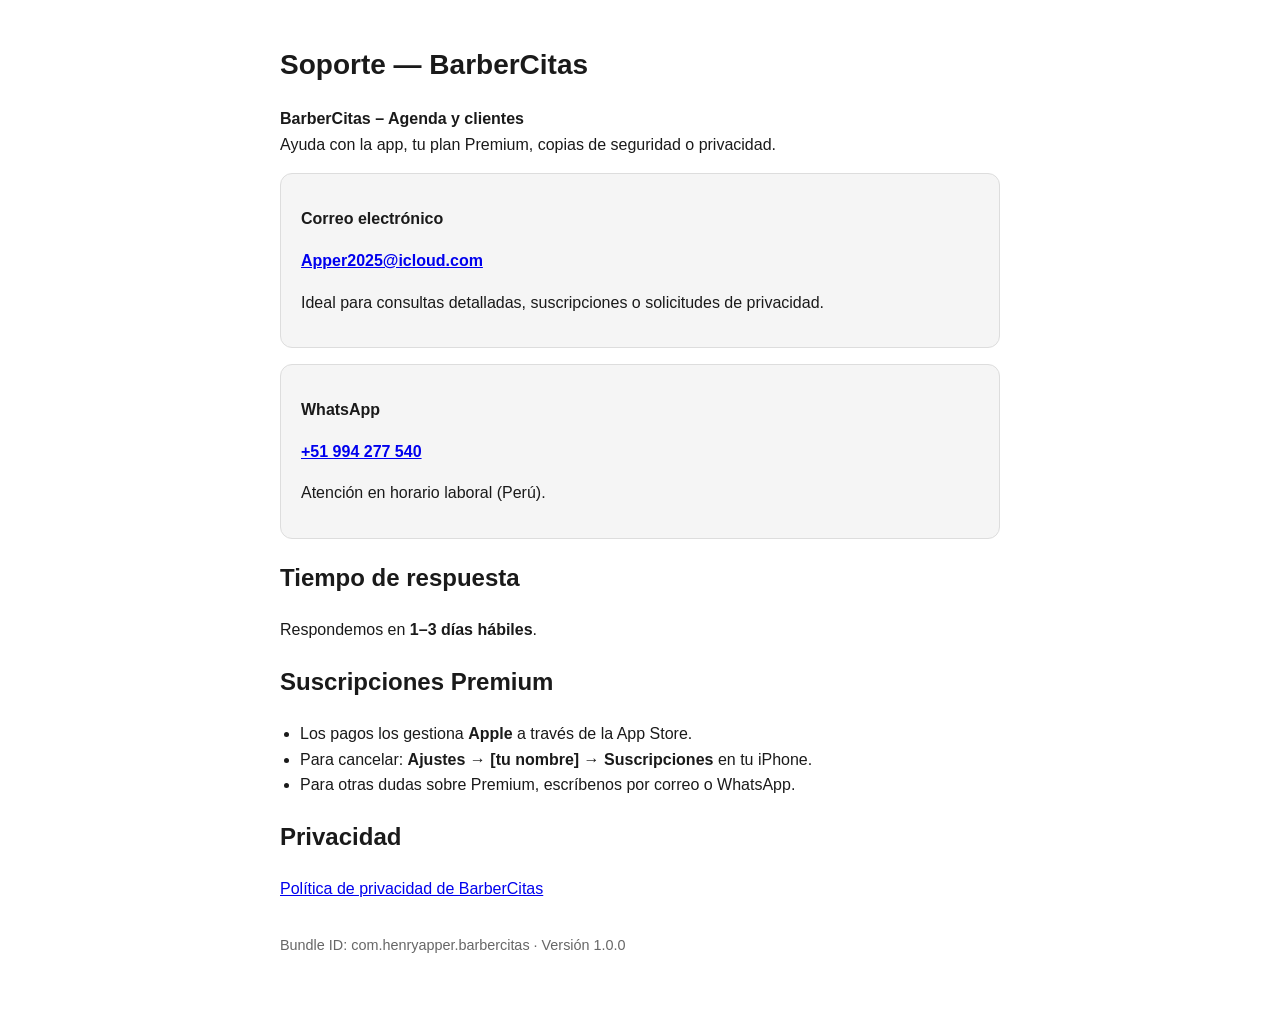
==== index.html @ d64f479d "Publicar politica de privacidad y soporte de BarberCitas para App Store Connect. Co-authored-by: Cur" ====
<!DOCTYPE html>
<html lang="es">
<head>
  <meta charset="UTF-8" />
  <meta name="viewport" content="width=device-width, initial-scale=1.0" />
  <title>BarberCitas — Legal y soporte</title>
  <meta http-equiv="refresh" content="0; url=support.html" />
  <style>
    body {
      font-family: -apple-system, BlinkMacSystemFont, "Segoe UI", Roboto, sans-serif;
      max-width: 720px;
      margin: 40px auto;
      padding: 0 20px;
      line-height: 1.6;
    }
    a { font-weight: 600; }
  </style>
</head>
<body>
  <h1>BarberCitas</h1>
  <p>Agenda y clientes para barberías y peluquerías.</p>
  <ul>
    <li><a href="support.html">Soporte</a></li>
    <li><a href="privacy-policy.html">Política de privacidad</a></li>
  </ul>
</body>
</html>
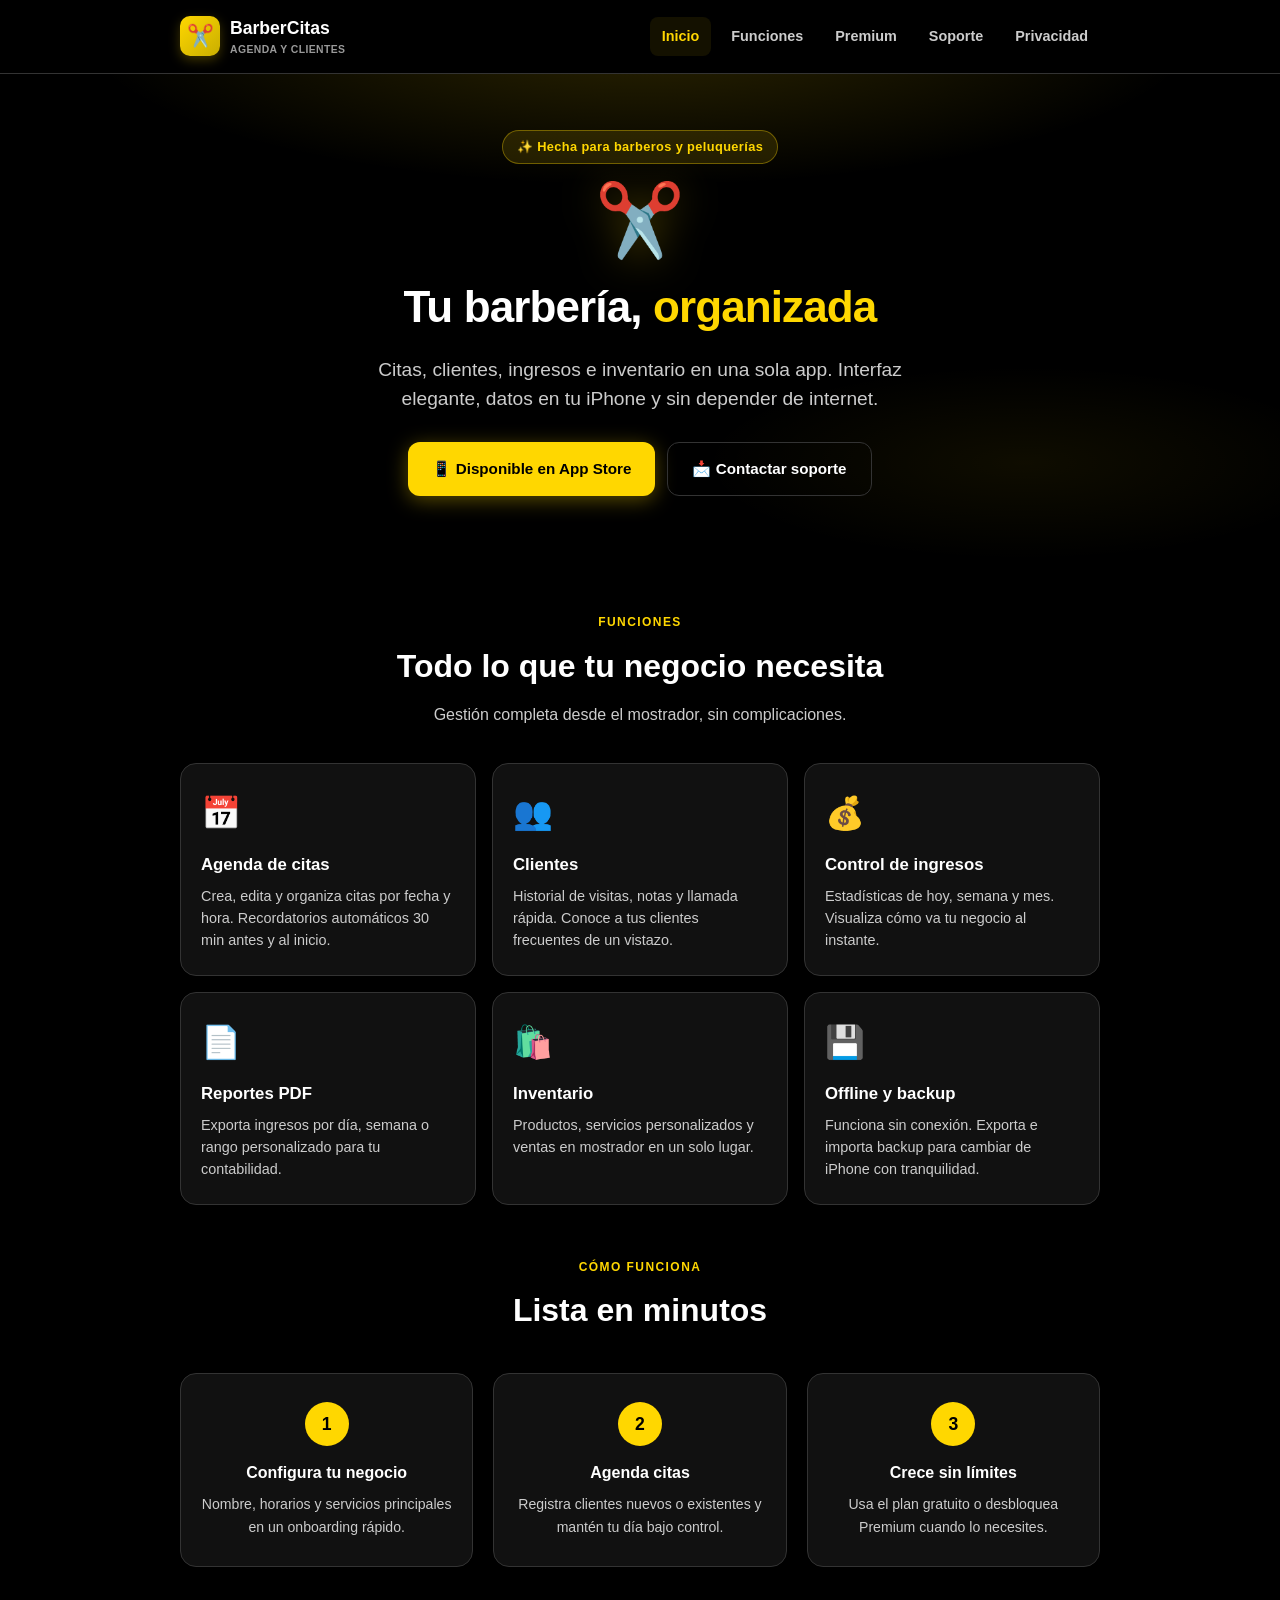
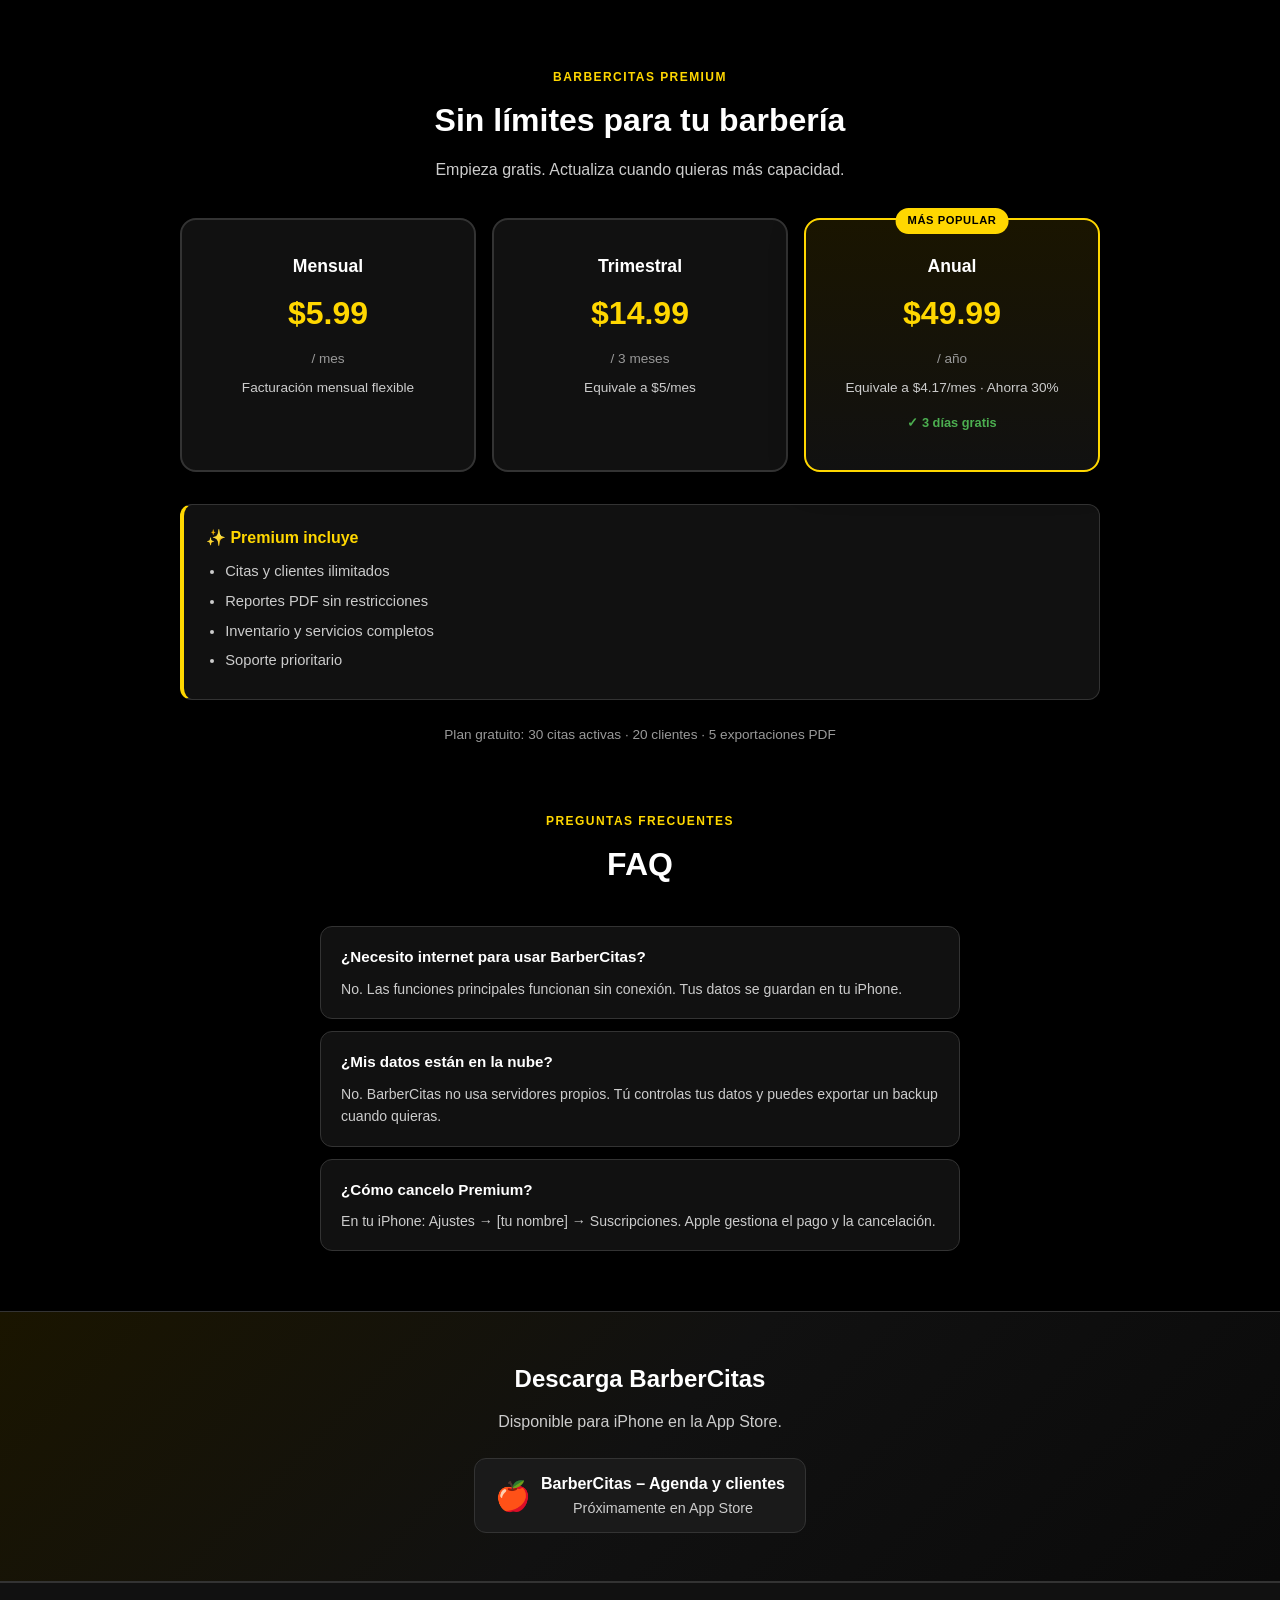
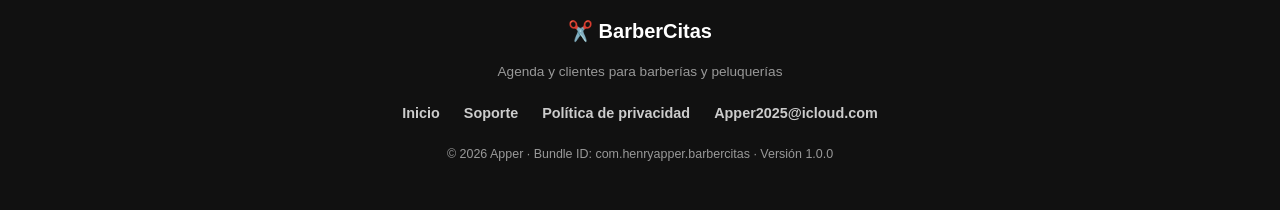
==== commit 2a555d32: "Redisenar sitio con branding BarberCitas, marketing y estilos unificados. Co-authored-by: Cursor <cu" ====
--- a/index.html
+++ b/index.html
@@ -3,25 +3,202 @@
 <head>
   <meta charset="UTF-8" />
   <meta name="viewport" content="width=device-width, initial-scale=1.0" />
-  <title>BarberCitas — Legal y soporte</title>
-  <meta http-equiv="refresh" content="0; url=support.html" />
-  <style>
-    body {
-      font-family: -apple-system, BlinkMacSystemFont, "Segoe UI", Roboto, sans-serif;
-      max-width: 720px;
-      margin: 40px auto;
-      padding: 0 20px;
-      line-height: 1.6;
-    }
-    a { font-weight: 600; }
-  </style>
+  <title>BarberCitas — Agenda y clientes para barberías</title>
+  <meta name="description" content="BarberCitas: gestiona citas, clientes, ingresos e inventario desde tu iPhone. Diseñada para barberos y peluquerías. Funciona sin conexión." />
+  <meta name="theme-color" content="#000000" />
+  <link rel="stylesheet" href="styles.css" />
 </head>
 <body>
-  <h1>BarberCitas</h1>
-  <p>Agenda y clientes para barberías y peluquerías.</p>
-  <ul>
-    <li><a href="support.html">Soporte</a></li>
-    <li><a href="privacy-policy.html">Política de privacidad</a></li>
-  </ul>
+
+  <header class="site-header">
+    <div class="nav-inner">
+      <a class="brand" href="index.html">
+        <span class="brand-icon">✂️</span>
+        <span class="brand-text">
+          BarberCitas
+          <span>Agenda y clientes</span>
+        </span>
+      </a>
+      <nav class="nav-links">
+        <a href="index.html" class="active">Inicio</a>
+        <a href="#funciones">Funciones</a>
+        <a href="#premium">Premium</a>
+        <a href="support.html">Soporte</a>
+        <a href="privacy-policy.html">Privacidad</a>
+      </nav>
+    </div>
+  </header>
+
+  <section class="hero">
+    <div class="hero-inner">
+      <div class="hero-badge">✨ Hecha para barberos y peluquerías</div>
+      <div class="hero-logo" aria-hidden="true">✂️</div>
+      <h1>Tu barbería, <em>organizada</em></h1>
+      <p class="hero-sub">
+        Citas, clientes, ingresos e inventario en una sola app.
+        Interfaz elegante, datos en tu iPhone y sin depender de internet.
+      </p>
+      <div class="hero-actions">
+        <a class="btn btn-primary" href="#descargar">📱 Disponible en App Store</a>
+        <a class="btn btn-outline" href="support.html">📩 Contactar soporte</a>
+      </div>
+    </div>
+  </section>
+
+  <section class="section" id="funciones">
+    <div class="section-header">
+      <span class="section-label">Funciones</span>
+      <h2>Todo lo que tu negocio necesita</h2>
+      <p>Gestión completa desde el mostrador, sin complicaciones.</p>
+    </div>
+    <div class="features-grid">
+      <article class="feature-card">
+        <span class="feature-icon">📅</span>
+        <h3>Agenda de citas</h3>
+        <p>Crea, edita y organiza citas por fecha y hora. Recordatorios automáticos 30 min antes y al inicio.</p>
+      </article>
+      <article class="feature-card">
+        <span class="feature-icon">👥</span>
+        <h3>Clientes</h3>
+        <p>Historial de visitas, notas y llamada rápida. Conoce a tus clientes frecuentes de un vistazo.</p>
+      </article>
+      <article class="feature-card">
+        <span class="feature-icon">💰</span>
+        <h3>Control de ingresos</h3>
+        <p>Estadísticas de hoy, semana y mes. Visualiza cómo va tu negocio al instante.</p>
+      </article>
+      <article class="feature-card">
+        <span class="feature-icon">📄</span>
+        <h3>Reportes PDF</h3>
+        <p>Exporta ingresos por día, semana o rango personalizado para tu contabilidad.</p>
+      </article>
+      <article class="feature-card">
+        <span class="feature-icon">🛍️</span>
+        <h3>Inventario</h3>
+        <p>Productos, servicios personalizados y ventas en mostrador en un solo lugar.</p>
+      </article>
+      <article class="feature-card">
+        <span class="feature-icon">💾</span>
+        <h3>Offline y backup</h3>
+        <p>Funciona sin conexión. Exporta e importa backup para cambiar de iPhone con tranquilidad.</p>
+      </article>
+    </div>
+  </section>
+
+  <section class="section" style="padding-top: 0;">
+    <div class="section-header">
+      <span class="section-label">Cómo funciona</span>
+      <h2>Lista en minutos</h2>
+    </div>
+    <div class="steps">
+      <div class="step-card">
+        <div class="step-num">1</div>
+        <h3>Configura tu negocio</h3>
+        <p>Nombre, horarios y servicios principales en un onboarding rápido.</p>
+      </div>
+      <div class="step-card">
+        <div class="step-num">2</div>
+        <h3>Agenda citas</h3>
+        <p>Registra clientes nuevos o existentes y mantén tu día bajo control.</p>
+      </div>
+      <div class="step-card">
+        <div class="step-num">3</div>
+        <h3>Crece sin límites</h3>
+        <p>Usa el plan gratuito o desbloquea Premium cuando lo necesites.</p>
+      </div>
+    </div>
+  </section>
+
+  <section class="section" id="premium">
+    <div class="section-header">
+      <span class="section-label">BarberCitas Premium</span>
+      <h2>Sin límites para tu barbería</h2>
+      <p>Empieza gratis. Actualiza cuando quieras más capacidad.</p>
+    </div>
+    <div class="pricing-grid">
+      <div class="price-card">
+        <h3>Mensual</h3>
+        <div class="price-amount">$5.99</div>
+        <div class="price-period">/ mes</div>
+        <p class="price-detail">Facturación mensual flexible</p>
+      </div>
+      <div class="price-card">
+        <h3>Trimestral</h3>
+        <div class="price-amount">$14.99</div>
+        <div class="price-period">/ 3 meses</div>
+        <p class="price-detail">Equivale a $5/mes</p>
+      </div>
+      <div class="price-card featured">
+        <span class="price-badge">Más popular</span>
+        <h3>Anual</h3>
+        <div class="price-amount">$49.99</div>
+        <div class="price-period">/ año</div>
+        <p class="price-detail">Equivale a $4.17/mes · Ahorra 30%</p>
+        <p class="price-trial">✓ 3 días gratis</p>
+      </div>
+    </div>
+    <div class="info-box" style="margin-top: 32px;">
+      <h3>✨ Premium incluye</h3>
+      <ul>
+        <li>Citas y clientes ilimitados</li>
+        <li>Reportes PDF sin restricciones</li>
+        <li>Inventario y servicios completos</li>
+        <li>Soporte prioritario</li>
+      </ul>
+    </div>
+    <p style="text-align: center; color: var(--text-muted); font-size: 0.85rem; margin-top: 16px;">
+      Plan gratuito: 30 citas activas · 20 clientes · 5 exportaciones PDF
+    </p>
+  </section>
+
+  <section class="section" style="padding-top: 0;">
+    <div class="section-header">
+      <span class="section-label">Preguntas frecuentes</span>
+      <h2>FAQ</h2>
+    </div>
+    <div class="faq-list">
+      <div class="faq-item">
+        <h3>¿Necesito internet para usar BarberCitas?</h3>
+        <p>No. Las funciones principales funcionan sin conexión. Tus datos se guardan en tu iPhone.</p>
+      </div>
+      <div class="faq-item">
+        <h3>¿Mis datos están en la nube?</h3>
+        <p>No. BarberCitas no usa servidores propios. Tú controlas tus datos y puedes exportar un backup cuando quieras.</p>
+      </div>
+      <div class="faq-item">
+        <h3>¿Cómo cancelo Premium?</h3>
+        <p>En tu iPhone: Ajustes → [tu nombre] → Suscripciones. Apple gestiona el pago y la cancelación.</p>
+      </div>
+    </div>
+  </section>
+
+  <section class="cta-band" id="descargar">
+    <h2>Descarga BarberCitas</h2>
+    <p>Disponible para iPhone en la App Store.</p>
+    <div class="app-store-badge">
+      <span style="font-size: 1.8rem;">🍎</span>
+      <span>
+        <strong>BarberCitas – Agenda y clientes</strong>
+        Próximamente en App Store
+      </span>
+    </div>
+  </section>
+
+  <footer class="site-footer">
+    <div class="footer-inner">
+      <div class="footer-brand">✂️ BarberCitas</div>
+      <p class="footer-tagline">Agenda y clientes para barberías y peluquerías</p>
+      <nav class="footer-links">
+        <a href="index.html">Inicio</a>
+        <a href="support.html">Soporte</a>
+        <a href="privacy-policy.html">Política de privacidad</a>
+        <a href="mailto:Apper2025@icloud.com">Apper2025@icloud.com</a>
+      </nav>
+      <p class="footer-copy">
+        © 2026 Apper · Bundle ID: com.henryapper.barbercitas · Versión 1.0.0
+      </p>
+    </div>
+  </footer>
+
 </body>
 </html>
--- a/styles.css
+++ b/styles.css
@@ -0,0 +1,745 @@
+/* BarberCitas — sitio legal y marketing */
+:root {
+  --gold: #ffd700;
+  --gold-dim: #c9ae00;
+  --black: #000000;
+  --surface: #111111;
+  --surface-2: #1a1a1a;
+  --border: #333333;
+  --text: #ffffff;
+  --text-secondary: #cccccc;
+  --text-muted: #999999;
+  --success: #4caf50;
+  --radius: 16px;
+  --radius-sm: 12px;
+  --shadow: 0 8px 32px rgba(0, 0, 0, 0.45);
+  --max: 960px;
+  --legal-max: 720px;
+}
+
+*,
+*::before,
+*::after {
+  box-sizing: border-box;
+}
+
+html {
+  scroll-behavior: smooth;
+}
+
+body {
+  margin: 0;
+  font-family: -apple-system, BlinkMacSystemFont, "Segoe UI", Roboto, Helvetica, Arial, sans-serif;
+  background: var(--black);
+  color: var(--text);
+  line-height: 1.6;
+  -webkit-font-smoothing: antialiased;
+}
+
+a {
+  color: var(--gold);
+  text-decoration: none;
+}
+
+a:hover {
+  text-decoration: underline;
+}
+
+img {
+  max-width: 100%;
+}
+
+/* —— Nav —— */
+.site-header {
+  position: sticky;
+  top: 0;
+  z-index: 100;
+  background: rgba(0, 0, 0, 0.92);
+  backdrop-filter: blur(12px);
+  border-bottom: 1px solid var(--border);
+}
+
+.nav-inner {
+  max-width: var(--max);
+  margin: 0 auto;
+  padding: 14px 20px;
+  display: flex;
+  align-items: center;
+  justify-content: space-between;
+  gap: 16px;
+}
+
+.brand {
+  display: flex;
+  align-items: center;
+  gap: 10px;
+  color: var(--text);
+  text-decoration: none;
+  font-weight: 800;
+  font-size: 1.1rem;
+}
+
+.brand:hover {
+  text-decoration: none;
+}
+
+.brand-icon {
+  width: 40px;
+  height: 40px;
+  border-radius: 10px;
+  background: linear-gradient(135deg, var(--gold) 0%, var(--gold-dim) 100%);
+  display: flex;
+  align-items: center;
+  justify-content: center;
+  font-size: 1.35rem;
+  box-shadow: 0 4px 12px rgba(255, 215, 0, 0.25);
+}
+
+.brand-text span {
+  display: block;
+  font-size: 0.65rem;
+  font-weight: 600;
+  color: var(--text-muted);
+  letter-spacing: 0.04em;
+  text-transform: uppercase;
+}
+
+.nav-links {
+  display: flex;
+  align-items: center;
+  gap: 8px;
+  flex-wrap: wrap;
+}
+
+.nav-links a {
+  color: var(--text-secondary);
+  font-size: 0.9rem;
+  font-weight: 600;
+  padding: 8px 12px;
+  border-radius: 8px;
+  text-decoration: none;
+}
+
+.nav-links a:hover,
+.nav-links a.active {
+  color: var(--gold);
+  background: rgba(255, 215, 0, 0.08);
+  text-decoration: none;
+}
+
+/* —— Hero —— */
+.hero {
+  position: relative;
+  overflow: hidden;
+  padding: 56px 20px 64px;
+  text-align: center;
+}
+
+.hero::before {
+  content: "";
+  position: absolute;
+  inset: 0;
+  background:
+    radial-gradient(ellipse 80% 60% at 50% -10%, rgba(255, 215, 0, 0.18) 0%, transparent 55%),
+    radial-gradient(ellipse 50% 40% at 80% 80%, rgba(255, 215, 0, 0.06) 0%, transparent 50%);
+  pointer-events: none;
+}
+
+.hero-inner {
+  position: relative;
+  max-width: var(--max);
+  margin: 0 auto;
+}
+
+.hero-badge {
+  display: inline-flex;
+  align-items: center;
+  gap: 6px;
+  background: rgba(255, 215, 0, 0.12);
+  border: 1px solid rgba(255, 215, 0, 0.35);
+  color: var(--gold);
+  font-size: 0.8rem;
+  font-weight: 700;
+  padding: 6px 14px;
+  border-radius: 999px;
+  margin-bottom: 20px;
+  letter-spacing: 0.03em;
+}
+
+.hero-logo {
+  font-size: 4.5rem;
+  line-height: 1;
+  margin-bottom: 16px;
+  filter: drop-shadow(0 4px 20px rgba(255, 215, 0, 0.3));
+}
+
+.hero h1 {
+  font-size: clamp(2rem, 5vw, 2.75rem);
+  font-weight: 800;
+  margin: 0 0 12px;
+  letter-spacing: -0.02em;
+}
+
+.hero h1 em {
+  font-style: normal;
+  color: var(--gold);
+}
+
+.hero-sub {
+  font-size: clamp(1rem, 2.5vw, 1.2rem);
+  color: var(--text-secondary);
+  max-width: 560px;
+  margin: 0 auto 28px;
+  line-height: 1.55;
+}
+
+.hero-actions {
+  display: flex;
+  flex-wrap: wrap;
+  gap: 12px;
+  justify-content: center;
+}
+
+/* —— Buttons —— */
+.btn {
+  display: inline-flex;
+  align-items: center;
+  justify-content: center;
+  gap: 8px;
+  padding: 14px 24px;
+  border-radius: var(--radius-sm);
+  font-size: 0.95rem;
+  font-weight: 700;
+  text-decoration: none;
+  border: none;
+  cursor: pointer;
+  transition: transform 0.15s, box-shadow 0.15s;
+}
+
+.btn:hover {
+  text-decoration: none;
+  transform: translateY(-1px);
+}
+
+.btn-primary {
+  background: var(--gold);
+  color: var(--black);
+  box-shadow: 0 4px 20px rgba(255, 215, 0, 0.35);
+}
+
+.btn-primary:hover {
+  box-shadow: 0 6px 28px rgba(255, 215, 0, 0.45);
+}
+
+.btn-outline {
+  background: transparent;
+  color: var(--text);
+  border: 1px solid var(--border);
+}
+
+.btn-outline:hover {
+  border-color: var(--gold);
+  color: var(--gold);
+}
+
+/* —— Sections —— */
+.section {
+  max-width: var(--max);
+  margin: 0 auto;
+  padding: 48px 20px;
+}
+
+.section-header {
+  text-align: center;
+  margin-bottom: 36px;
+}
+
+.section-header h2 {
+  font-size: clamp(1.5rem, 3vw, 2rem);
+  font-weight: 800;
+  margin: 0 0 10px;
+}
+
+.section-header p {
+  color: var(--text-secondary);
+  max-width: 520px;
+  margin: 0 auto;
+  font-size: 1rem;
+}
+
+.section-label {
+  display: inline-block;
+  color: var(--gold);
+  font-size: 0.75rem;
+  font-weight: 700;
+  text-transform: uppercase;
+  letter-spacing: 0.12em;
+  margin-bottom: 8px;
+}
+
+/* —— Feature grid —— */
+.features-grid {
+  display: grid;
+  grid-template-columns: repeat(auto-fill, minmax(260px, 1fr));
+  gap: 16px;
+}
+
+.feature-card {
+  background: var(--surface);
+  border: 1px solid var(--border);
+  border-radius: var(--radius);
+  padding: 24px 20px;
+  transition: border-color 0.2s, transform 0.2s;
+}
+
+.feature-card:hover {
+  border-color: rgba(255, 215, 0, 0.4);
+  transform: translateY(-2px);
+}
+
+.feature-icon {
+  font-size: 2rem;
+  margin-bottom: 12px;
+  display: block;
+}
+
+.feature-card h3 {
+  font-size: 1.05rem;
+  font-weight: 700;
+  margin: 0 0 8px;
+  color: var(--text);
+}
+
+.feature-card p {
+  margin: 0;
+  font-size: 0.9rem;
+  color: var(--text-secondary);
+  line-height: 1.5;
+}
+
+/* —— Steps —— */
+.steps {
+  display: grid;
+  grid-template-columns: repeat(auto-fit, minmax(220px, 1fr));
+  gap: 20px;
+}
+
+.step-card {
+  text-align: center;
+  padding: 28px 20px;
+  background: var(--surface);
+  border: 1px solid var(--border);
+  border-radius: var(--radius);
+}
+
+.step-num {
+  width: 44px;
+  height: 44px;
+  border-radius: 50%;
+  background: var(--gold);
+  color: var(--black);
+  font-weight: 800;
+  font-size: 1.1rem;
+  display: flex;
+  align-items: center;
+  justify-content: center;
+  margin: 0 auto 14px;
+}
+
+.step-card h3 {
+  margin: 0 0 8px;
+  font-size: 1rem;
+}
+
+.step-card p {
+  margin: 0;
+  font-size: 0.88rem;
+  color: var(--text-secondary);
+}
+
+/* —— Pricing —— */
+.pricing-grid {
+  display: grid;
+  grid-template-columns: repeat(auto-fit, minmax(240px, 1fr));
+  gap: 16px;
+  align-items: stretch;
+}
+
+.price-card {
+  background: var(--surface);
+  border: 2px solid var(--border);
+  border-radius: var(--radius);
+  padding: 24px 20px;
+  text-align: center;
+  position: relative;
+}
+
+.price-card.featured {
+  border-color: var(--gold);
+  background: linear-gradient(180deg, #1a1500 0%, var(--surface) 100%);
+  box-shadow: var(--shadow);
+}
+
+.price-badge {
+  position: absolute;
+  top: -12px;
+  left: 50%;
+  transform: translateX(-50%);
+  background: var(--gold);
+  color: var(--black);
+  font-size: 0.7rem;
+  font-weight: 800;
+  padding: 4px 12px;
+  border-radius: 999px;
+  text-transform: uppercase;
+  letter-spacing: 0.05em;
+}
+
+.price-card h3 {
+  margin: 8px 0 4px;
+  font-size: 1.1rem;
+}
+
+.price-amount {
+  font-size: 2rem;
+  font-weight: 800;
+  color: var(--gold);
+  margin: 8px 0;
+}
+
+.price-period {
+  font-size: 0.85rem;
+  color: var(--text-muted);
+}
+
+.price-detail {
+  font-size: 0.85rem;
+  color: var(--text-secondary);
+  margin-top: 8px;
+}
+
+.price-trial {
+  color: var(--success);
+  font-size: 0.8rem;
+  font-weight: 700;
+  margin-top: 10px;
+}
+
+/* —— Contact cards —— */
+.contact-grid {
+  display: grid;
+  grid-template-columns: repeat(auto-fit, minmax(280px, 1fr));
+  gap: 16px;
+  max-width: var(--max);
+  margin: 0 auto;
+  padding: 0 20px 48px;
+}
+
+.contact-card {
+  display: flex;
+  align-items: flex-start;
+  gap: 16px;
+  background: var(--surface);
+  border: 1px solid var(--border);
+  border-radius: var(--radius);
+  padding: 24px;
+  text-decoration: none;
+  color: inherit;
+  transition: border-color 0.2s, transform 0.2s;
+}
+
+.contact-card:hover {
+  border-color: var(--gold);
+  transform: translateY(-2px);
+  text-decoration: none;
+}
+
+.contact-card-icon {
+  width: 52px;
+  height: 52px;
+  border-radius: 14px;
+  background: rgba(255, 215, 0, 0.12);
+  border: 1px solid rgba(255, 215, 0, 0.25);
+  display: flex;
+  align-items: center;
+  justify-content: center;
+  font-size: 1.5rem;
+  flex-shrink: 0;
+}
+
+.contact-card h3 {
+  margin: 0 0 4px;
+  font-size: 0.8rem;
+  text-transform: uppercase;
+  letter-spacing: 0.06em;
+  color: var(--text-muted);
+  font-weight: 700;
+}
+
+.contact-card .value {
+  font-size: 1.05rem;
+  font-weight: 700;
+  color: var(--gold);
+  margin-bottom: 6px;
+  word-break: break-all;
+}
+
+.contact-card p {
+  margin: 0;
+  font-size: 0.88rem;
+  color: var(--text-secondary);
+}
+
+/* —— Info boxes —— */
+.info-box {
+  background: var(--surface);
+  border: 1px solid var(--border);
+  border-left: 4px solid var(--gold);
+  border-radius: var(--radius-sm);
+  padding: 20px 22px;
+  margin: 24px auto;
+  max-width: var(--max);
+}
+
+.info-box h3 {
+  margin: 0 0 10px;
+  font-size: 1rem;
+  color: var(--gold);
+}
+
+.info-box ul {
+  margin: 0;
+  padding-left: 1.2rem;
+  color: var(--text-secondary);
+  font-size: 0.92rem;
+}
+
+.info-box li {
+  margin-bottom: 6px;
+}
+
+/* —— FAQ —— */
+.faq-list {
+  max-width: 640px;
+  margin: 0 auto;
+}
+
+.faq-item {
+  background: var(--surface);
+  border: 1px solid var(--border);
+  border-radius: var(--radius-sm);
+  padding: 18px 20px;
+  margin-bottom: 12px;
+}
+
+.faq-item h3 {
+  margin: 0 0 8px;
+  font-size: 0.95rem;
+  color: var(--text);
+}
+
+.faq-item p {
+  margin: 0;
+  font-size: 0.88rem;
+  color: var(--text-secondary);
+}
+
+/* —— Legal content —— */
+.legal-wrap {
+  max-width: var(--legal-max);
+  margin: 0 auto;
+  padding: 32px 20px 64px;
+}
+
+.legal-meta {
+  background: var(--surface);
+  border: 1px solid var(--border);
+  border-radius: var(--radius-sm);
+  padding: 16px 20px;
+  margin-bottom: 28px;
+  font-size: 0.9rem;
+  color: var(--text-secondary);
+  line-height: 1.7;
+}
+
+.legal-highlight {
+  background: linear-gradient(90deg, rgba(255, 215, 0, 0.1) 0%, transparent 100%);
+  border-left: 4px solid var(--gold);
+  border-radius: 0 var(--radius-sm) var(--radius-sm) 0;
+  padding: 16px 20px;
+  margin: 24px 0;
+  font-size: 0.95rem;
+  color: var(--text-secondary);
+}
+
+.legal-content h2 {
+  font-size: 1.2rem;
+  font-weight: 800;
+  color: var(--gold);
+  margin: 2.5rem 0 0.75rem;
+  padding-top: 0.5rem;
+}
+
+.legal-content h3 {
+  font-size: 1rem;
+  font-weight: 700;
+  color: var(--text);
+  margin: 1.5rem 0 0.5rem;
+}
+
+.legal-content p,
+.legal-content li {
+  font-size: 0.92rem;
+  color: var(--text-secondary);
+  line-height: 1.65;
+}
+
+.legal-content ul {
+  padding-left: 1.25rem;
+  margin: 0.5rem 0 1rem;
+}
+
+.legal-content code {
+  background: var(--surface-2);
+  padding: 2px 6px;
+  border-radius: 4px;
+  font-size: 0.85em;
+  color: var(--gold);
+}
+
+.legal-content hr {
+  border: none;
+  border-top: 1px solid var(--border);
+  margin: 2.5rem 0;
+}
+
+.legal-content a {
+  color: var(--gold);
+}
+
+/* —— CTA band —— */
+.cta-band {
+  background: linear-gradient(135deg, #1a1500 0%, var(--surface) 50%, #0a0a0a 100%);
+  border-top: 1px solid var(--border);
+  border-bottom: 1px solid var(--border);
+  padding: 48px 20px;
+  text-align: center;
+}
+
+.cta-band h2 {
+  font-size: 1.5rem;
+  margin: 0 0 10px;
+}
+
+.cta-band p {
+  color: var(--text-secondary);
+  margin: 0 0 24px;
+}
+
+.app-store-badge {
+  display: inline-flex;
+  align-items: center;
+  gap: 10px;
+  background: var(--surface-2);
+  border: 1px solid var(--border);
+  border-radius: var(--radius-sm);
+  padding: 12px 20px;
+  color: var(--text-secondary);
+  font-size: 0.9rem;
+}
+
+.app-store-badge strong {
+  display: block;
+  color: var(--text);
+  font-size: 1rem;
+}
+
+/* —— Footer —— */
+.site-footer {
+  background: var(--surface);
+  border-top: 1px solid var(--border);
+  padding: 32px 20px;
+  text-align: center;
+}
+
+.footer-inner {
+  max-width: var(--max);
+  margin: 0 auto;
+}
+
+.footer-brand {
+  font-size: 1.25rem;
+  font-weight: 800;
+  margin-bottom: 4px;
+}
+
+.footer-tagline {
+  color: var(--text-muted);
+  font-size: 0.85rem;
+  margin-bottom: 20px;
+}
+
+.footer-links {
+  display: flex;
+  flex-wrap: wrap;
+  justify-content: center;
+  gap: 16px 24px;
+  margin-bottom: 20px;
+}
+
+.footer-links a {
+  color: var(--text-secondary);
+  font-size: 0.9rem;
+  font-weight: 600;
+  text-decoration: none;
+}
+
+.footer-links a:hover {
+  color: var(--gold);
+}
+
+.footer-copy {
+  font-size: 0.78rem;
+  color: var(--text-muted);
+  line-height: 1.6;
+}
+
+/* —— Page hero (inner pages) —— */
+.page-hero {
+  padding: 40px 20px 32px;
+  text-align: center;
+  border-bottom: 1px solid var(--border);
+  background: linear-gradient(180deg, rgba(255, 215, 0, 0.06) 0%, transparent 100%);
+}
+
+.page-hero h1 {
+  font-size: clamp(1.6rem, 4vw, 2.2rem);
+  font-weight: 800;
+  margin: 0 0 8px;
+}
+
+.page-hero p {
+  color: var(--text-secondary);
+  margin: 0;
+  max-width: 480px;
+  margin-inline: auto;
+}
+
+.page-hero-icon {
+  font-size: 2.5rem;
+  margin-bottom: 12px;
+}
+
+@media (max-width: 600px) {
+  .nav-links {
+    display: none;
+  }
+
+  .hero {
+    padding: 40px 16px 48px;
+  }
+
+  .hero-logo {
+    font-size: 3.5rem;
+  }
+}
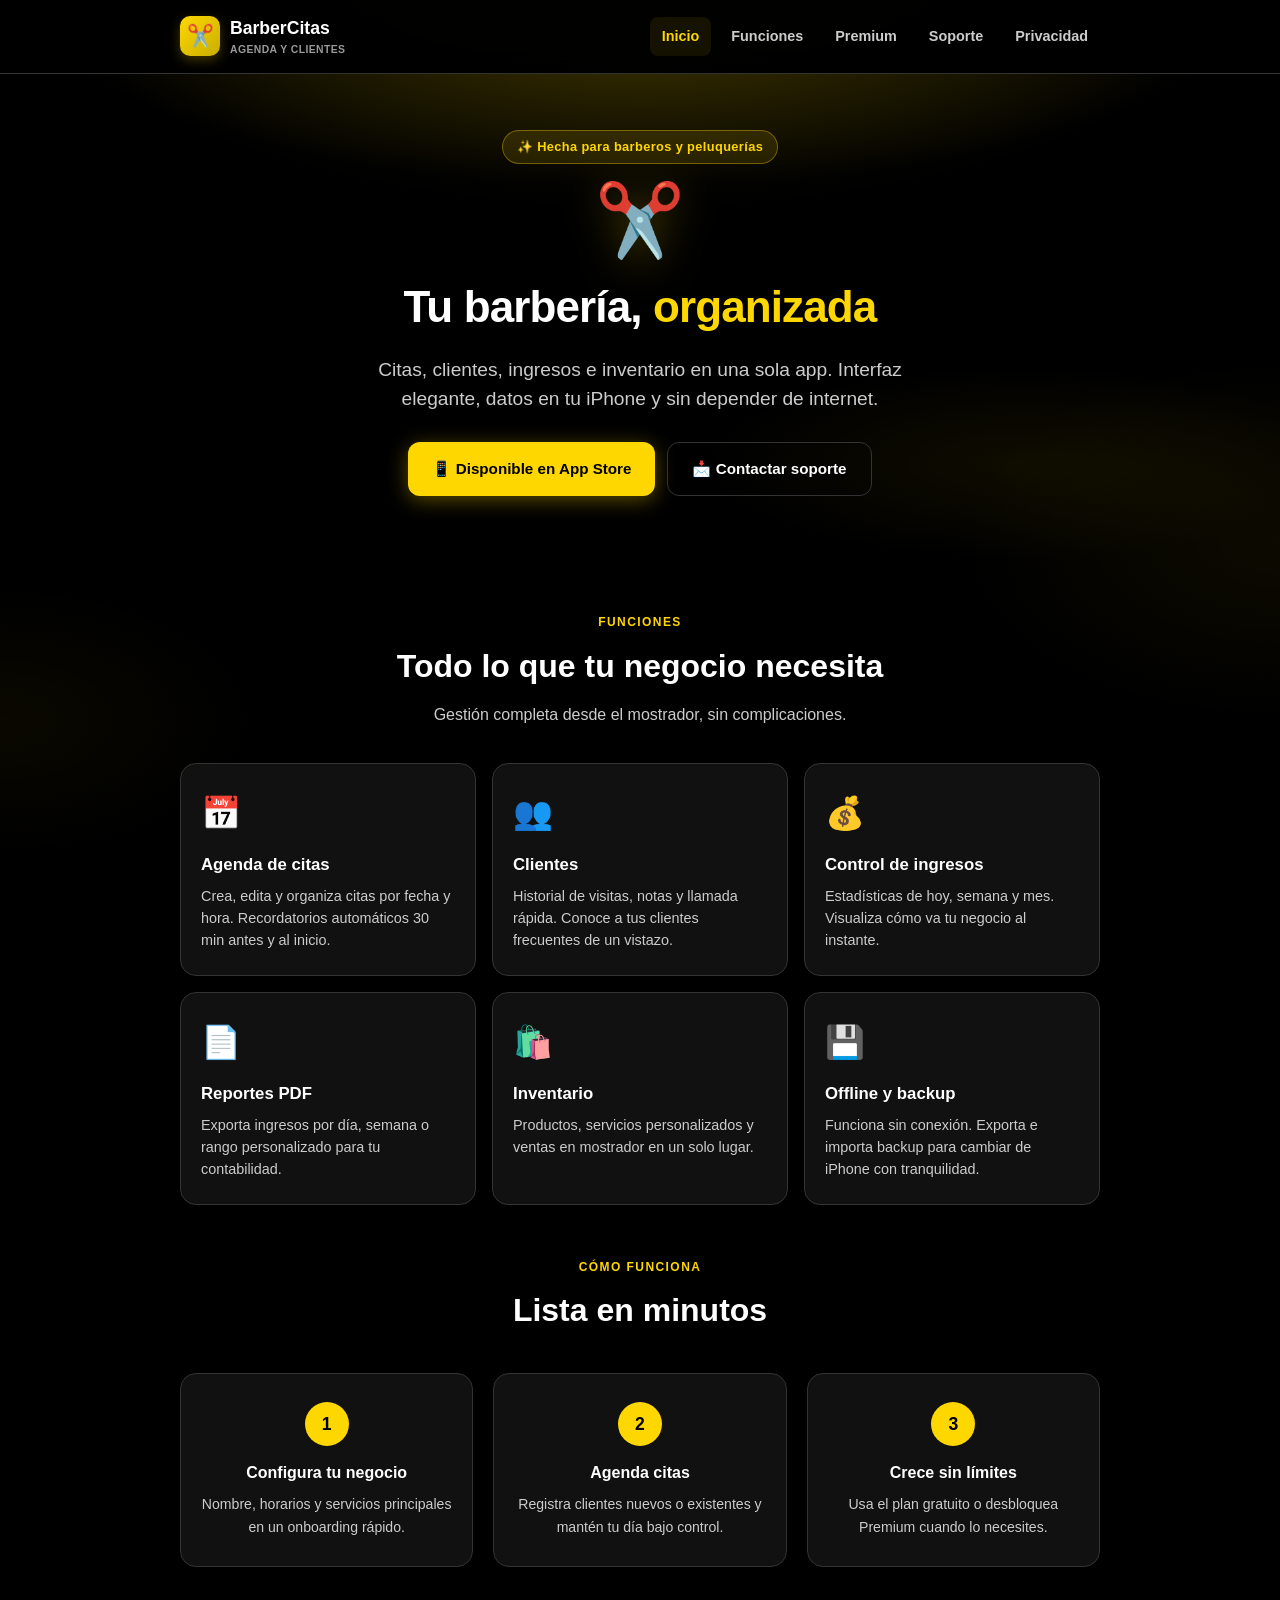
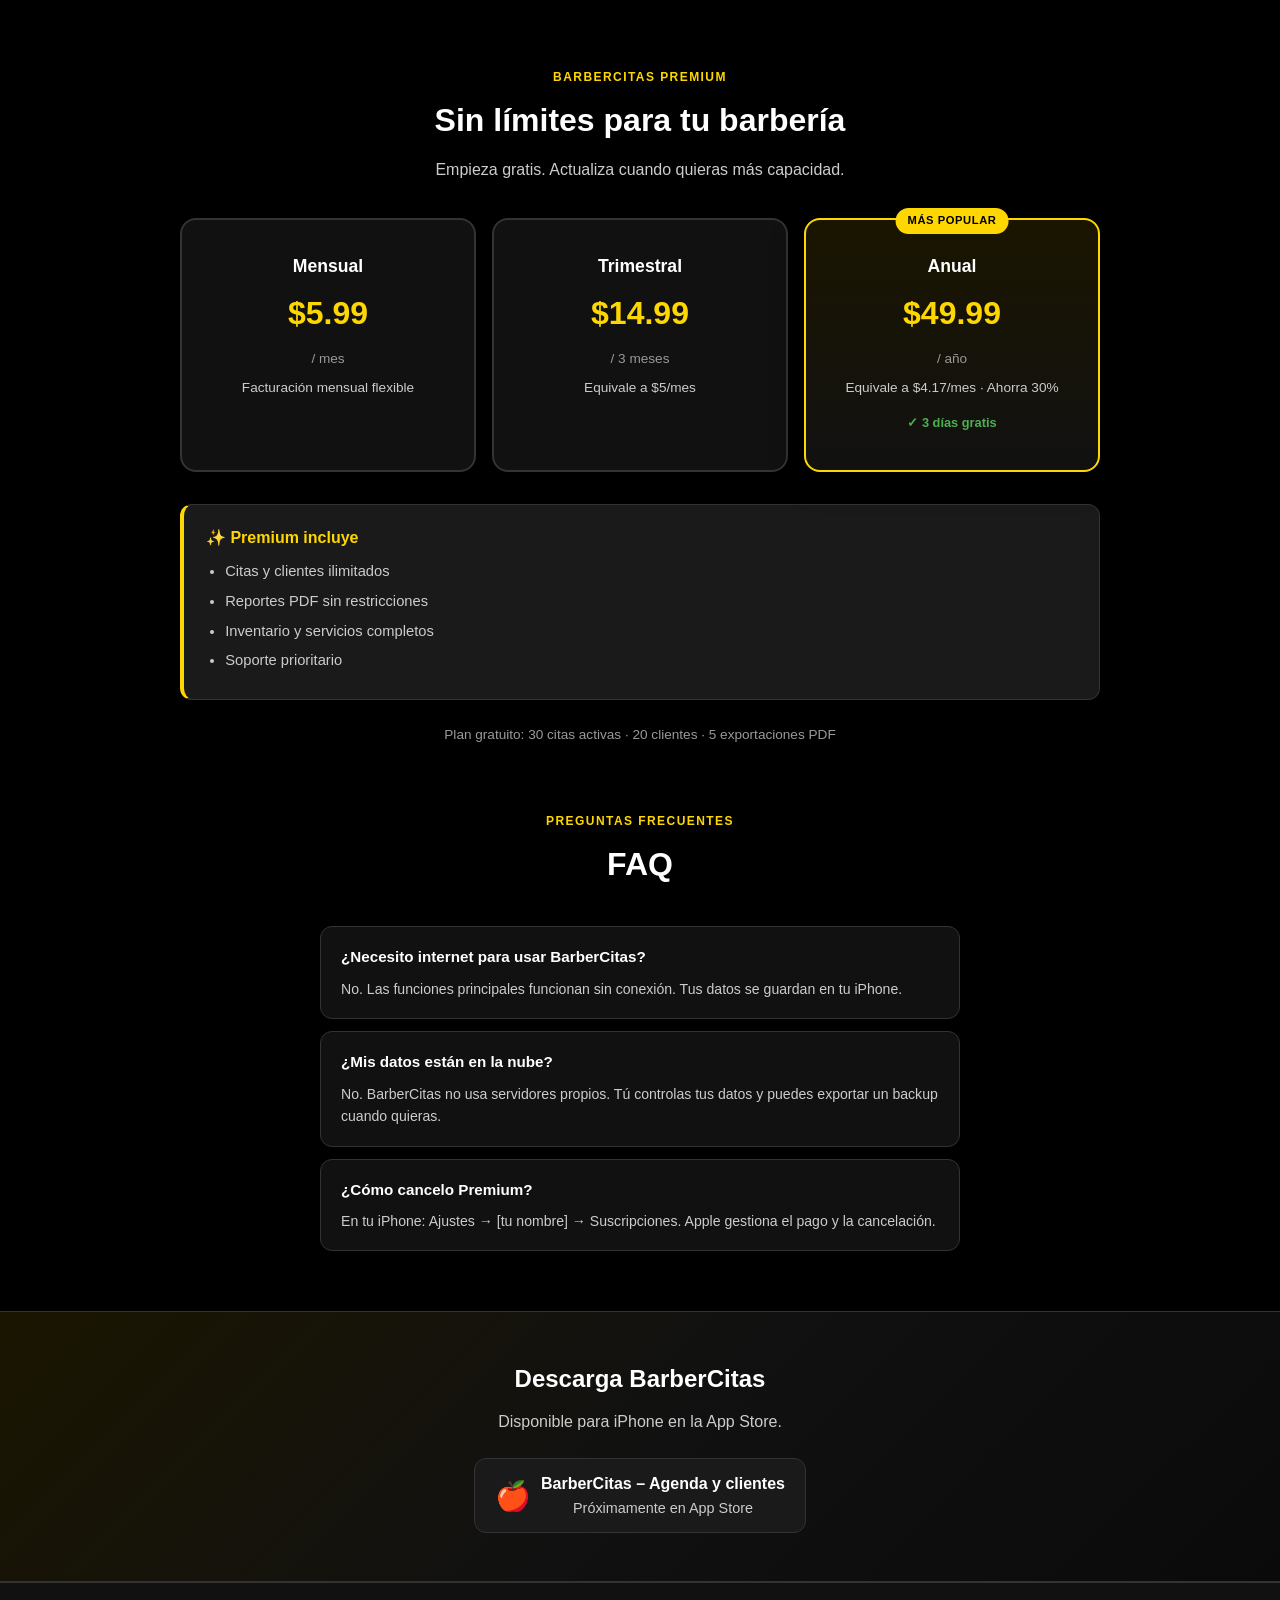
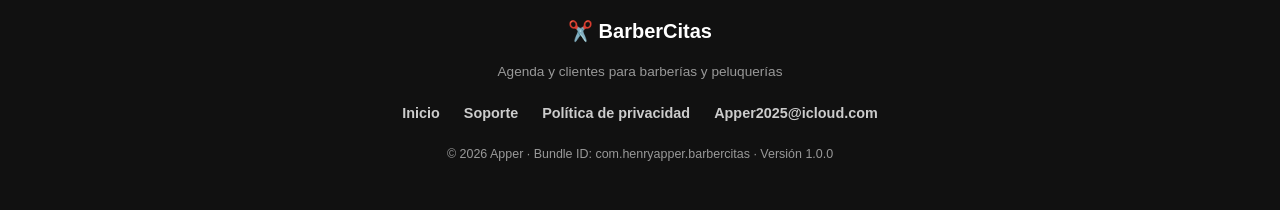
==== commit 58769047: "Mejorar diseno oscuro de soporte y privacidad alineado con marketing. Co-authored-by: Cursor <cursor" ====
--- a/index.html
+++ b/index.html
@@ -6,7 +6,12 @@
   <title>BarberCitas — Agenda y clientes para barberías</title>
   <meta name="description" content="BarberCitas: gestiona citas, clientes, ingresos e inventario desde tu iPhone. Diseñada para barberos y peluquerías. Funciona sin conexión." />
   <meta name="theme-color" content="#000000" />
-  <link rel="stylesheet" href="styles.css" />
+  <meta name="color-scheme" content="dark" />
+  <style>
+    html { color-scheme: dark; background: #000; }
+    body { background: #000; color: #fff; margin: 0; }
+  </style>
+  <link rel="stylesheet" href="styles.css?v=3" />
 </head>
 <body>
 
--- a/styles.css
+++ b/styles.css
@@ -25,12 +25,20 @@
 
 html {
   scroll-behavior: smooth;
+  color-scheme: dark;
+  background: var(--black);
 }
 
 body {
   margin: 0;
   font-family: -apple-system, BlinkMacSystemFont, "Segoe UI", Roboto, Helvetica, Arial, sans-serif;
-  background: var(--black);
+  background-color: var(--black);
+  background-image:
+    radial-gradient(ellipse 100% 70% at 50% -15%, rgba(255, 215, 0, 0.14) 0%, transparent 55%),
+    radial-gradient(ellipse 50% 40% at 100% 60%, rgba(255, 215, 0, 0.05) 0%, transparent 50%),
+    radial-gradient(ellipse 40% 30% at 0% 80%, rgba(255, 215, 0, 0.04) 0%, transparent 50%);
+  background-attachment: fixed;
+  min-height: 100vh;
   color: var(--text);
   line-height: 1.6;
   -webkit-font-smoothing: antialiased;
@@ -491,8 +499,139 @@
 }
 
 /* —— Info boxes —— */
+/* —— Page hero (inner pages) —— */
+.page-hero {
+  position: relative;
+  overflow: hidden;
+  padding: 48px 20px 40px;
+  text-align: center;
+  border-bottom: 1px solid var(--border);
+  background: linear-gradient(180deg, rgba(255, 215, 0, 0.08) 0%, transparent 100%);
+}
+
+.page-hero::before {
+  content: "";
+  position: absolute;
+  inset: 0;
+  background:
+    radial-gradient(ellipse 70% 90% at 50% -10%, rgba(255, 215, 0, 0.2) 0%, transparent 60%);
+  pointer-events: none;
+}
+
+.page-hero-inner {
+  position: relative;
+  max-width: var(--max);
+  margin: 0 auto;
+}
+
+.page-hero-badge {
+  display: inline-flex;
+  align-items: center;
+  gap: 6px;
+  background: rgba(255, 215, 0, 0.12);
+  border: 1px solid rgba(255, 215, 0, 0.35);
+  color: var(--gold);
+  font-size: 0.78rem;
+  font-weight: 700;
+  padding: 6px 14px;
+  border-radius: 999px;
+  margin-bottom: 16px;
+  letter-spacing: 0.03em;
+}
+
+.page-hero h1 {
+  font-size: clamp(1.75rem, 4vw, 2.4rem);
+  font-weight: 800;
+  margin: 0 0 10px;
+  letter-spacing: -0.02em;
+}
+
+.page-hero h1 em {
+  font-style: normal;
+  color: var(--gold);
+}
+
+.page-hero p {
+  color: var(--text-secondary);
+  margin: 0 auto;
+  max-width: 520px;
+  font-size: 1rem;
+  line-height: 1.55;
+}
+
+.page-hero-icon {
+  font-size: 3rem;
+  margin-bottom: 12px;
+  filter: drop-shadow(0 4px 16px rgba(255, 215, 0, 0.25));
+  display: block;
+}
+
+.page-content {
+  max-width: var(--max);
+  margin: 0 auto;
+  padding: 32px 20px 16px;
+}
+
+.page-panel {
+  background: var(--surface);
+  border: 1px solid var(--border);
+  border-radius: var(--radius);
+  padding: 8px;
+  box-shadow: var(--shadow);
+}
+
+.page-panel-inner {
+  padding: 8px 8px 16px;
+}
+
+.legal-panel {
+  background: var(--surface);
+  border: 1px solid var(--border);
+  border-radius: var(--radius);
+  padding: 24px 22px 32px;
+  box-shadow: var(--shadow);
+  border-top: 3px solid var(--gold);
+}
+
+.support-highlights {
+  display: grid;
+  grid-template-columns: repeat(auto-fit, minmax(140px, 1fr));
+  gap: 12px;
+  max-width: var(--max);
+  margin: -20px auto 32px;
+  padding: 0 20px;
+  position: relative;
+  z-index: 2;
+}
+
+.support-highlight {
+  background: var(--surface);
+  border: 1px solid var(--border);
+  border-radius: var(--radius-sm);
+  padding: 16px 12px;
+  text-align: center;
+}
+
+.support-highlight span {
+  display: block;
+  font-size: 1.5rem;
+  margin-bottom: 6px;
+}
+
+.support-highlight strong {
+  display: block;
+  font-size: 0.8rem;
+  color: var(--text);
+  margin-bottom: 2px;
+}
+
+.support-highlight small {
+  font-size: 0.72rem;
+  color: var(--text-muted);
+}
+
 .info-box {
-  background: var(--surface);
+  background: var(--surface-2);
   border: 1px solid var(--border);
   border-left: 4px solid var(--gold);
   border-radius: var(--radius-sm);
@@ -501,6 +640,10 @@
   max-width: var(--max);
 }
 
+.contact-grid {
+  padding-bottom: 24px;
+}
+
 .info-box h3 {
   margin: 0 0 10px;
   font-size: 1rem;
@@ -548,15 +691,19 @@
 .legal-wrap {
   max-width: var(--legal-max);
   margin: 0 auto;
-  padding: 32px 20px 64px;
+  padding: 32px 20px 48px;
+}
+
+.legal-wrap .legal-panel {
+  margin-top: 0;
 }
 
 .legal-meta {
-  background: var(--surface);
-  border: 1px solid var(--border);
+  background: var(--surface-2);
+  border: 1px solid rgba(255, 215, 0, 0.2);
   border-radius: var(--radius-sm);
   padding: 16px 20px;
-  margin-bottom: 28px;
+  margin-bottom: 24px;
   font-size: 0.9rem;
   color: var(--text-secondary);
   line-height: 1.7;
@@ -704,32 +851,6 @@
   line-height: 1.6;
 }
 
-/* —— Page hero (inner pages) —— */
-.page-hero {
-  padding: 40px 20px 32px;
-  text-align: center;
-  border-bottom: 1px solid var(--border);
-  background: linear-gradient(180deg, rgba(255, 215, 0, 0.06) 0%, transparent 100%);
-}
-
-.page-hero h1 {
-  font-size: clamp(1.6rem, 4vw, 2.2rem);
-  font-weight: 800;
-  margin: 0 0 8px;
-}
-
-.page-hero p {
-  color: var(--text-secondary);
-  margin: 0;
-  max-width: 480px;
-  margin-inline: auto;
-}
-
-.page-hero-icon {
-  font-size: 2.5rem;
-  margin-bottom: 12px;
-}
-
 @media (max-width: 600px) {
   .nav-links {
     display: none;
@@ -742,4 +863,8 @@
   .hero-logo {
     font-size: 3.5rem;
   }
-}
+
+  .support-highlights {
+    margin-top: 0;
+  }
+}
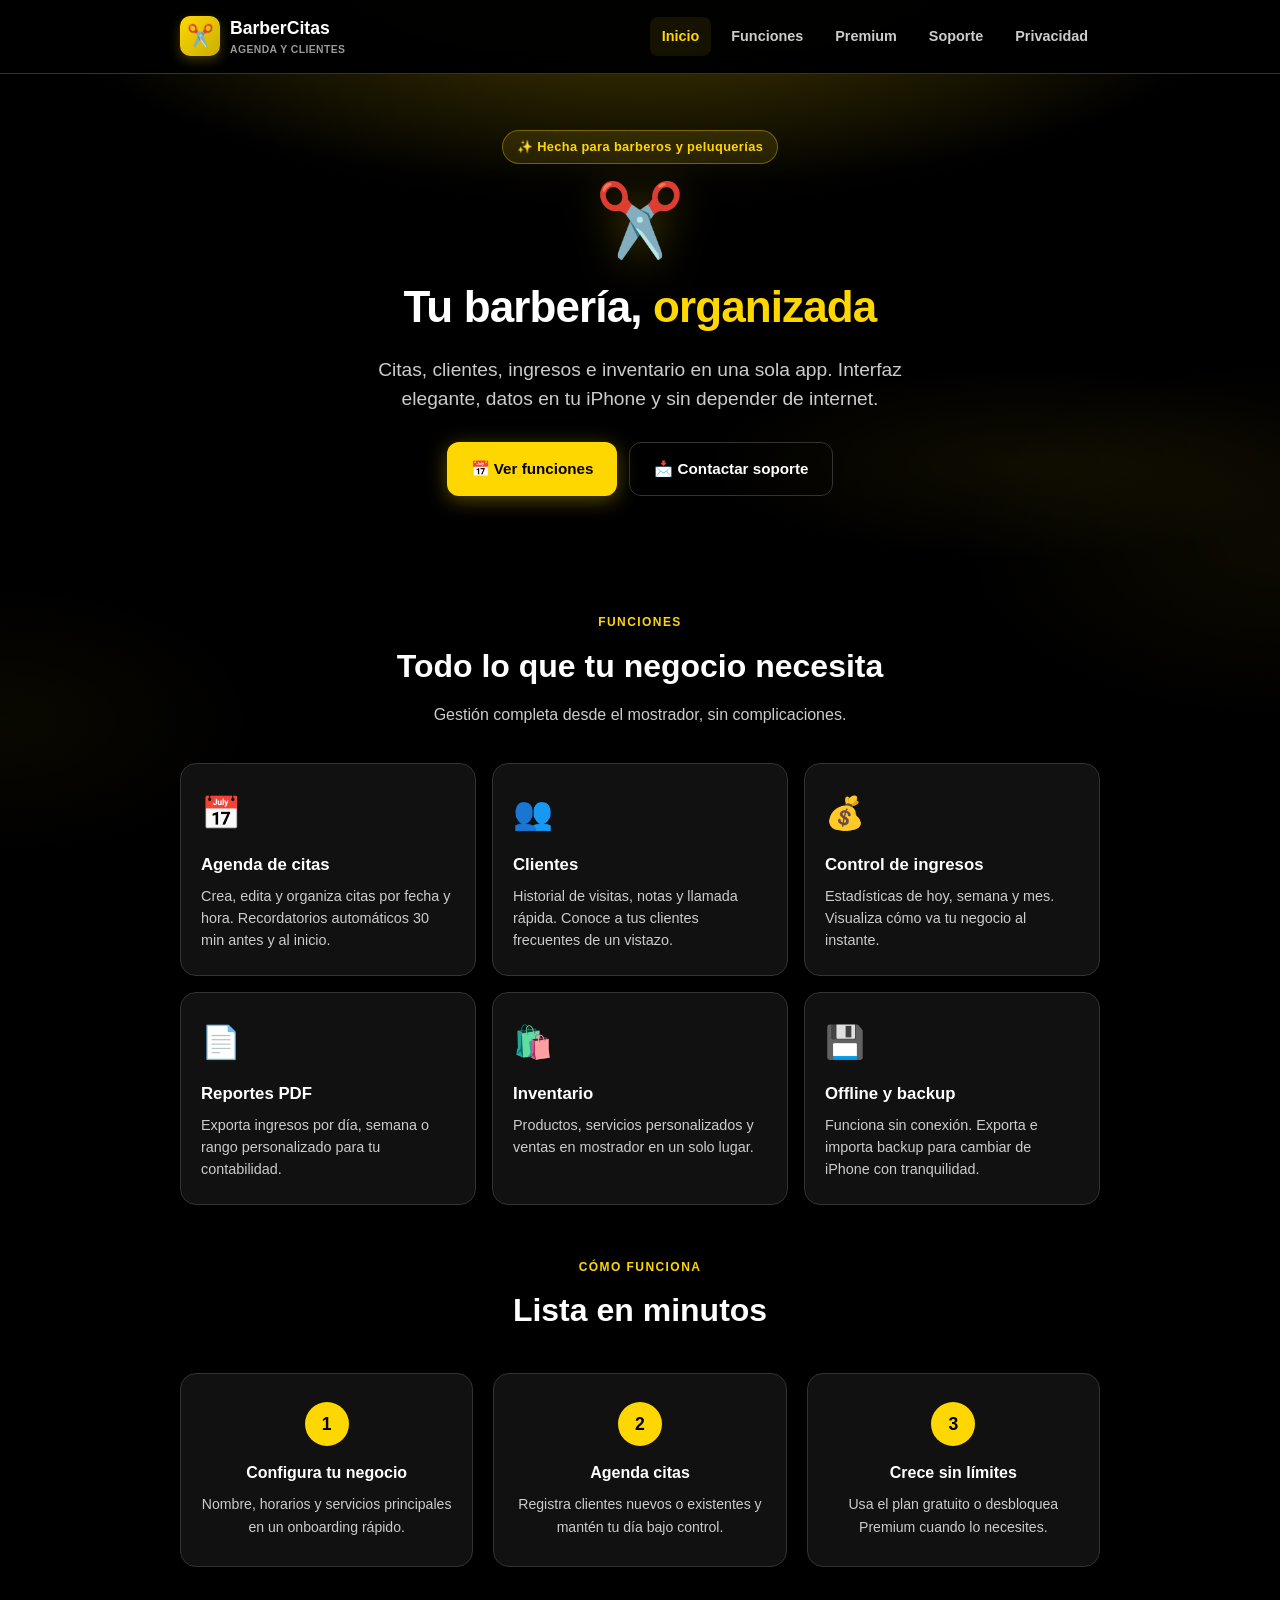
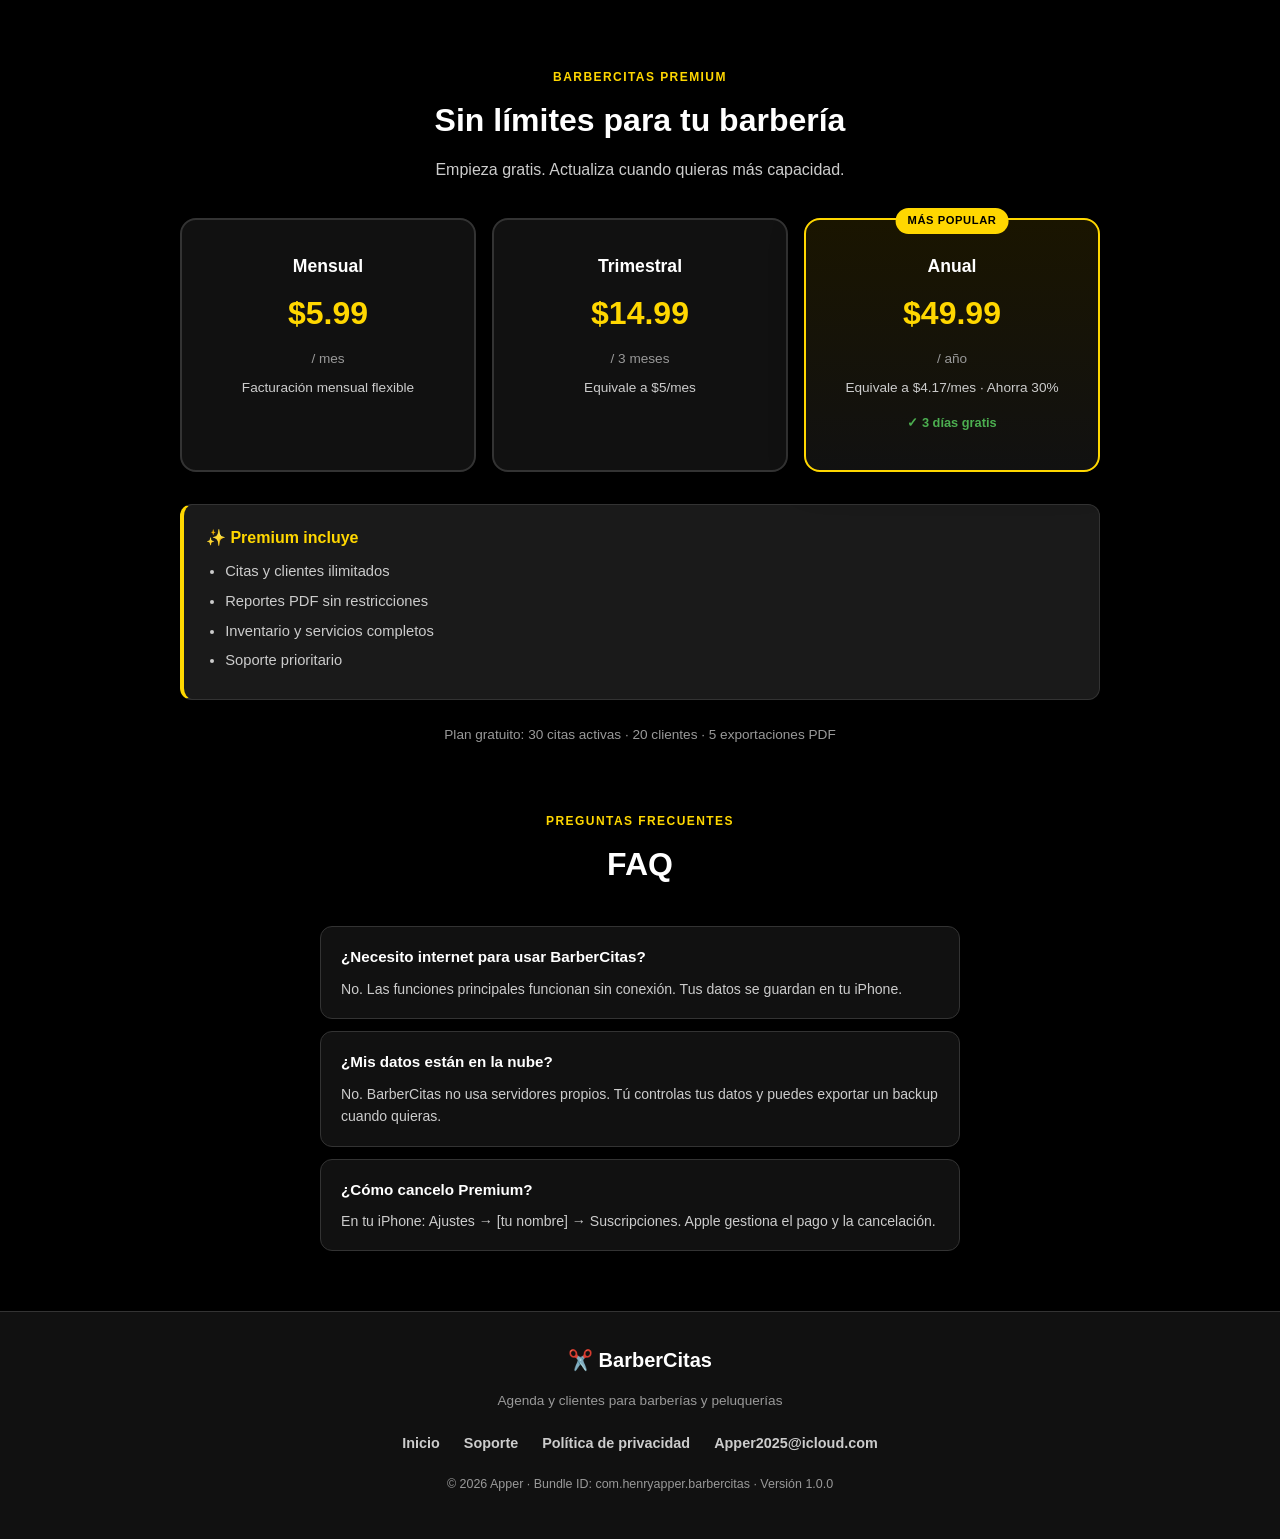
==== commit b53e8ad9: "Quitar seccion de descarga y anexo interno de App Store Connect. Co-authored-by: Cursor <cursoragent" ====
--- a/index.html
+++ b/index.html
@@ -44,7 +44,7 @@
         Interfaz elegante, datos en tu iPhone y sin depender de internet.
       </p>
       <div class="hero-actions">
-        <a class="btn btn-primary" href="#descargar">📱 Disponible en App Store</a>
+        <a class="btn btn-primary" href="#funciones">📅 Ver funciones</a>
         <a class="btn btn-outline" href="support.html">📩 Contactar soporte</a>
       </div>
     </div>
@@ -177,18 +177,6 @@
     </div>
   </section>
 
-  <section class="cta-band" id="descargar">
-    <h2>Descarga BarberCitas</h2>
-    <p>Disponible para iPhone en la App Store.</p>
-    <div class="app-store-badge">
-      <span style="font-size: 1.8rem;">🍎</span>
-      <span>
-        <strong>BarberCitas – Agenda y clientes</strong>
-        Próximamente en App Store
-      </span>
-    </div>
-  </section>
-
   <footer class="site-footer">
     <div class="footer-inner">
       <div class="footer-brand">✂️ BarberCitas</div>
